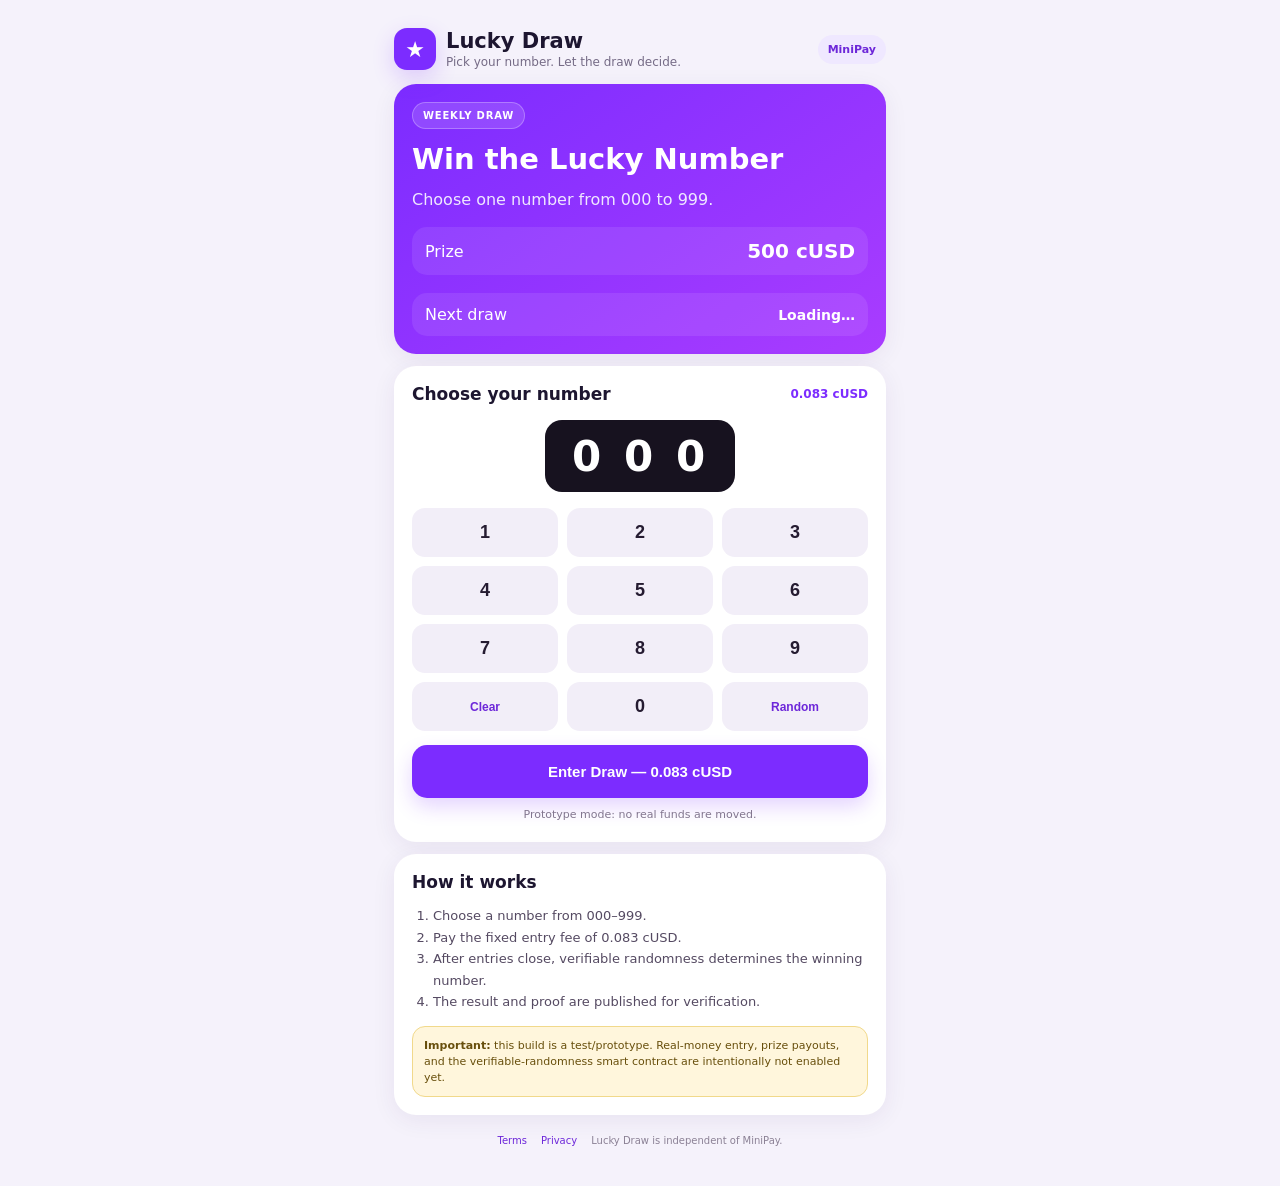
==== index.html @ 0a154412 "Add files via upload" ====
<!doctype html>
<html lang="en">
<head>
  <meta charset="utf-8">
  <meta name="viewport" content="width=device-width,initial-scale=1,viewport-fit=cover">
  <meta name="theme-color" content="#7c2cff">
  <meta name="description" content="Lucky Draw — a MiniPay-ready prototype with a fixed 0.083 cUSD entry fee.">
  <link rel="manifest" href="./manifest.json">
  <link rel="icon" href="./icon.svg" type="image/svg+xml">
  <link rel="stylesheet" href="./styles.css">
  <title>Lucky Draw</title>
</head>
<body>
  <main class="app">
    <header class="topbar">
      <div class="brand">
        <div class="logo">★</div>
        <div>
          <h1>Lucky Draw</h1>
          <p>Pick your number. Let the draw decide.</p>
        </div>
      </div>
      <div id="walletBadge" class="wallet-badge">MiniPay</div>
    </header>

    <section class="hero card">
      <div class="pill">WEEKLY DRAW</div>
      <h2>Win the Lucky Number</h2>
      <p class="muted">Choose one number from 000 to 999.</p>

      <div class="prize">
        <span>Prize</span>
        <strong id="prizeValue">500 cUSD</strong>
      </div>

      <div class="countdown">
        <span>Next draw</span>
        <strong id="countdown">Loading…</strong>
      </div>
    </section>

    <section class="card">
      <div class="section-title">
        <h3>Choose your number</h3>
        <span class="fee">0.083 cUSD</span>
      </div>

      <div class="number-box" aria-label="Selected number">
        <span id="digit1">0</span><span id="digit2">0</span><span id="digit3">0</span>
      </div>

      <div class="keypad" id="keypad">
        <button data-digit="1">1</button><button data-digit="2">2</button><button data-digit="3">3</button>
        <button data-digit="4">4</button><button data-digit="5">5</button><button data-digit="6">6</button>
        <button data-digit="7">7</button><button data-digit="8">8</button><button data-digit="9">9</button>
        <button class="secondary" id="clearBtn">Clear</button><button data-digit="0">0</button>
        <button class="secondary" id="randomBtn">Random</button>
      </div>

      <button id="enterBtn" class="primary">Enter Draw — 0.083 cUSD</button>
      <p id="status" class="status">Prototype mode: no real funds are moved.</p>
    </section>

    <section class="card ticket hidden" id="ticketCard">
      <div class="ticket-head">
        <h3>Your ticket</h3><span class="verified">✓ Recorded</span>
      </div>
      <div class="ticket-number" id="ticketNumber">000</div>
      <div class="ticket-grid">
        <div><span>Entry</span><b>0.083 cUSD</b></div>
        <div><span>Draw</span><b id="ticketDraw">Weekly</b></div>
        <div><span>Ticket ID</span><b id="ticketId">LD-000000</b></div>
        <div><span>Wallet</span><b id="ticketWallet">Not connected</b></div>
      </div>
    </section>

    <section class="card">
      <div class="section-title">
        <h3>How it works</h3>
      </div>
      <ol class="steps">
        <li>Choose a number from 000–999.</li>
        <li>Pay the fixed entry fee of 0.083 cUSD.</li>
        <li>After entries close, verifiable randomness determines the winning number.</li>
        <li>The result and proof are published for verification.</li>
      </ol>
      <div class="notice">
        <b>Important:</b> this build is a test/prototype. Real-money entry, prize payouts, and the verifiable-randomness smart contract are intentionally not enabled yet.
      </div>
    </section>

    <footer>
      <a href="./terms.html">Terms</a>
      <a href="./privacy.html">Privacy</a>
      <span>Lucky Draw is independent of MiniPay.</span>
    </footer>
  </main>
  <script src="./app.js"></script>
</body>
</html>
---- styles.css ----
*{box-sizing:border-box}body{margin:0;background:#f5f2fb;color:#1d1630;font-family:Inter,system-ui,-apple-system,Segoe UI,Roboto,sans-serif}.app{max-width:520px;margin:auto;padding:18px 14px 32px}.topbar{display:flex;align-items:center;justify-content:space-between;margin-bottom:14px}.brand{display:flex;gap:10px;align-items:center}.logo{width:42px;height:42px;border-radius:13px;background:#7c2cff;color:#fff;display:grid;place-items:center;font-size:22px;box-shadow:0 8px 22px #7c2cff33}.brand h1{font-size:21px;margin:0}.brand p{font-size:12px;color:#756b86;margin:2px 0 0}.wallet-badge{font-size:11px;font-weight:700;background:#efe8ff;color:#6d27d9;padding:8px 10px;border-radius:999px}.card{background:#fff;border-radius:22px;padding:18px;margin:12px 0;box-shadow:0 5px 24px #35205d12}.hero{background:linear-gradient(145deg,#7c2cff,#a93cff);color:#fff}.hero .muted{color:#efe7ff}.pill{display:inline-block;background:#ffffff22;border:1px solid #ffffff44;padding:7px 10px;border-radius:999px;font-size:10px;font-weight:800;letter-spacing:.08em}.hero h2{font-size:29px;line-height:1.05;margin:15px 0 7px}.prize,.countdown{display:flex;justify-content:space-between;align-items:center;margin-top:18px;padding:12px 13px;border-radius:15px;background:#ffffff16}.prize strong{font-size:20px}.countdown strong{font-size:14px}.section-title{display:flex;justify-content:space-between;align-items:center}.section-title h3{margin:0;font-size:17px}.fee{font-size:12px;font-weight:800;color:#7c2cff}.number-box{margin:16px auto;width:190px;height:72px;border-radius:17px;background:#17121f;color:#fff;display:flex;justify-content:center;align-items:center;gap:7px;font-size:42px;font-weight:800;letter-spacing:3px}.number-box span{width:45px;text-align:center}.keypad{display:grid;grid-template-columns:repeat(3,1fr);gap:9px}.keypad button{border:0;border-radius:13px;background:#f2eef8;height:49px;font-size:18px;font-weight:700;color:#251b31}.keypad button:active{transform:scale(.97)}.keypad .secondary{font-size:12px;color:#6d27d9}.primary{width:100%;border:0;border-radius:15px;background:#7c2cff;color:#fff;height:53px;margin-top:14px;font-size:15px;font-weight:800;box-shadow:0 9px 20px #7c2cff33}.status{text-align:center;font-size:11px;color:#82768f;margin:10px 0 0;min-height:16px}.ticket{border:2px dashed #d8c7ff}.ticket-head{display:flex;justify-content:space-between;align-items:center}.ticket-head h3{margin:0}.verified{color:#16803b;font-size:11px;font-weight:800}.ticket-number{text-align:center;font-size:48px;font-weight:900;letter-spacing:7px;margin:10px 0}.ticket-grid{display:grid;grid-template-columns:1fr 1fr;gap:10px}.ticket-grid div{background:#f8f6fb;border-radius:12px;padding:10px}.ticket-grid span{display:block;font-size:10px;color:#877b92}.ticket-grid b{display:block;font-size:12px;margin-top:3px;word-break:break-all}.steps{padding-left:21px;color:#554a62;font-size:13px;line-height:1.65}.notice{background:#fff6dc;border:1px solid #f1d98b;border-radius:13px;padding:11px;font-size:11px;line-height:1.45;color:#684f0c}.hidden{display:none}footer{display:flex;gap:14px;justify-content:center;flex-wrap:wrap;color:#8b8195;font-size:10px;padding:8px}footer a{color:#6d27d9;text-decoration:none}@media(min-width:520px){.app{padding-top:28px}}
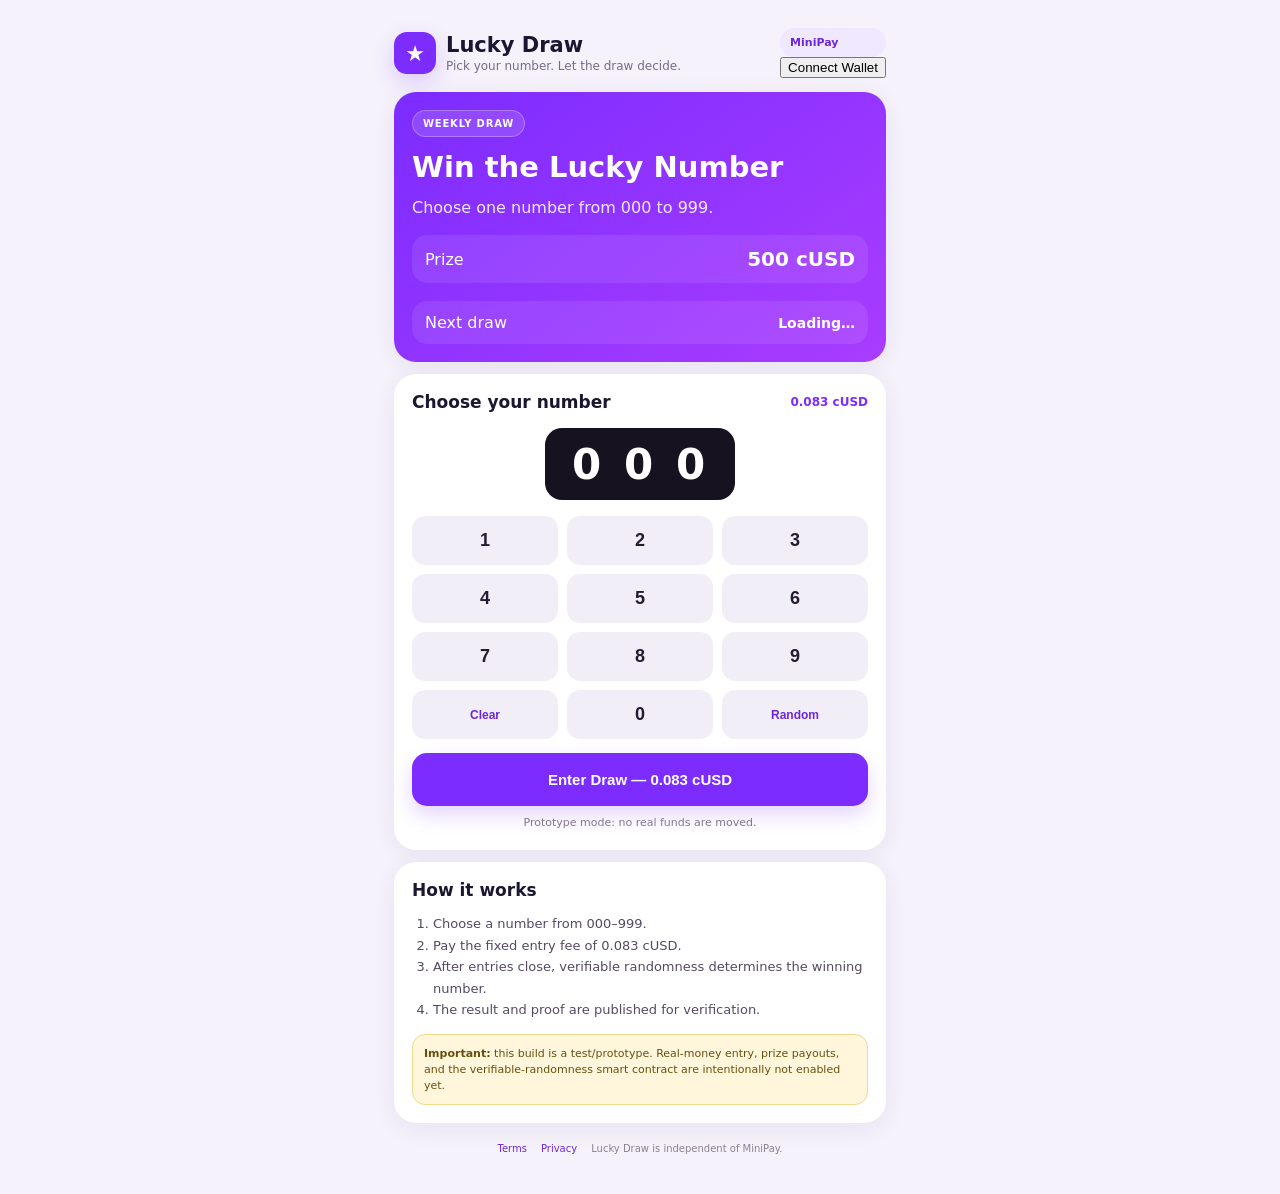
==== commit 28be08df: "Update index.html" ====
--- a/index.html
+++ b/index.html
@@ -20,7 +20,10 @@
           <p>Pick your number. Let the draw decide.</p>
         </div>
       </div>
-      <div id="walletBadge" class="wallet-badge">MiniPay</div>
+      <div class="wallet-area">
+  <div id="walletBadge" class="wallet-badge">MiniPay</div>
+  <button id="connectBtn" class="connect-btn">Connect Wallet</button>
+</div>
     </header>
 
     <section class="hero card">
